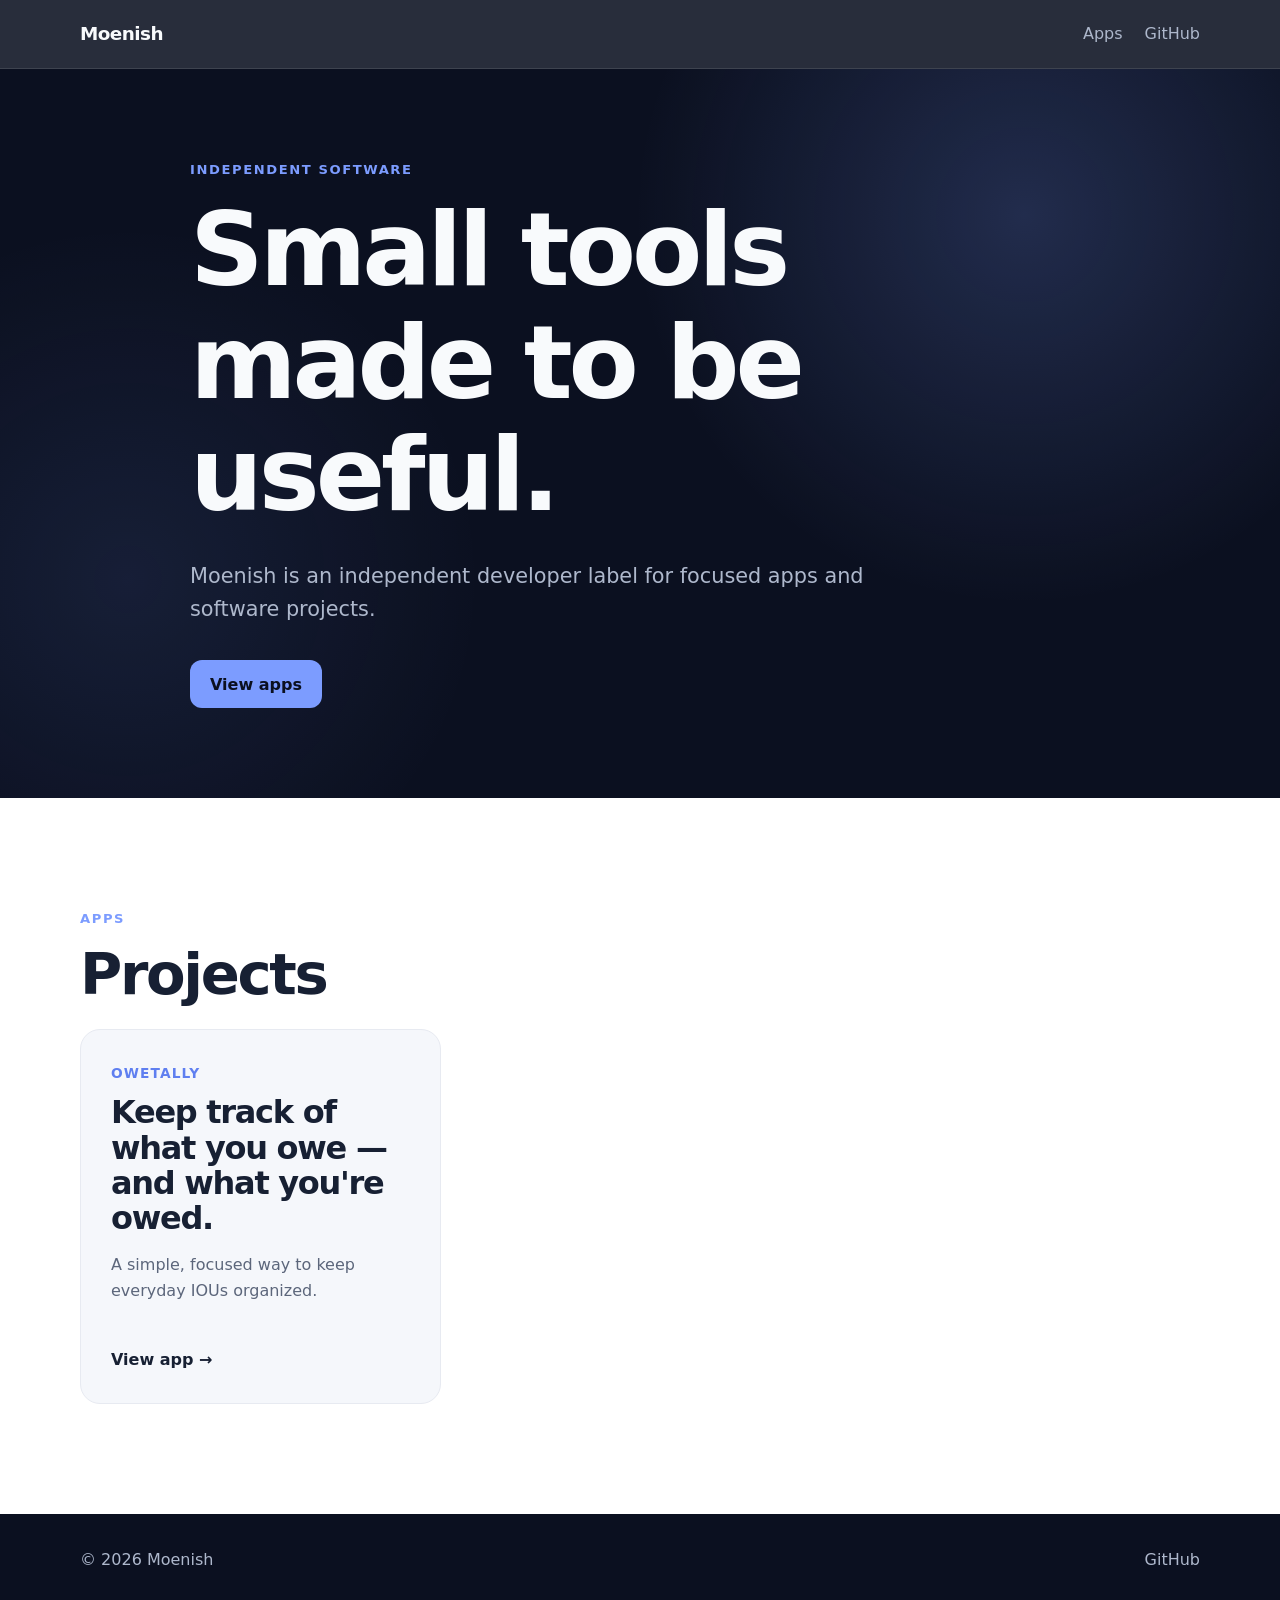
==== index.html @ dfd021b8 "First commit" ====
<!doctype html>
<html lang="en">
<head>
  <meta charset="utf-8" />
  <meta name="viewport" content="width=device-width, initial-scale=1" />
  <meta name="theme-color" content="#0b1020" />
  <meta name="description" content="Moenish — independent apps and software." />
  <title>Moenish</title>
  <link rel="stylesheet" href="styles.css" />
</head>
<body>
  <header class="site-header">
    <div class="container nav">
      <a class="brand" href="/">Moenish</a>
      <nav aria-label="Primary navigation">
        <a href="#apps">Apps</a>
        <a href="https://github.com/Moenish">GitHub</a>
      </nav>
    </div>
  </header>

  <main>
    <section class="hero">
      <div class="container hero-inner">
        <p class="eyebrow">Independent software</p>
        <h1>Small tools made to be useful.</h1>
        <p class="lead">
          Moenish is an independent developer label for focused apps and software projects.
        </p>
        <a class="button primary" href="#apps">View apps</a>
      </div>
    </section>

    <section id="apps" class="section">
      <div class="container">
        <p class="eyebrow">Apps</p>
        <h2>Projects</h2>

        <div class="cards">
          <a class="card" href="/OweTally/">
            <div>
              <span class="card-kicker">OweTally</span>
              <h3>Keep track of what you owe — and what you're owed.</h3>
              <p>A simple, focused way to keep everyday IOUs organized.</p>
            </div>
            <span class="arrow">View app →</span>
          </a>
        </div>
      </div>
    </section>
  </main>

  <footer>
    <div class="container footer-inner">
      <span>© <span id="year"></span> Moenish</span>
      <a href="https://github.com/Moenish">GitHub</a>
    </div>
  </footer>

  <script>
    document.getElementById("year").textContent = new Date().getFullYear();
  </script>
</body>
</html>
---- styles.css ----
* {
  box-sizing: border-box;
}

:root {
  --bg: #0b1020;
  --surface: #f5f7fb;
  --text: #f8fafc;
  --muted: #aeb8cc;
  --ink: #172033;
  --ink-muted: #5c667b;
  --accent: #7c9cff;
  --border: rgba(255,255,255,.1);
  --max: 1120px;
}

html {
  scroll-behavior: smooth;
}

body {
  margin: 0;
  font-family: Inter, ui-sans-serif, system-ui, -apple-system, BlinkMacSystemFont, "Segoe UI", sans-serif;
  background: #fff;
  color: var(--ink);
  line-height: 1.6;
}

a {
  color: inherit;
}

.container {
  width: min(calc(100% - 40px), var(--max));
  margin: 0 auto;
}

.site-header {
  position: sticky;
  top: 0;
  z-index: 20;
  background: rgba(11,16,32,.88);
  border-bottom: 1px solid var(--border);
  backdrop-filter: blur(16px);
}

.nav,
.footer-inner {
  display: flex;
  justify-content: space-between;
  align-items: center;
  gap: 24px;
}

.nav {
  min-height: 68px;
  color: var(--text);
}

.brand {
  font-size: 1.15rem;
  font-weight: 800;
  text-decoration: none;
  letter-spacing: -.03em;
}

nav {
  display: flex;
  gap: 22px;
}

nav a,
footer a {
  color: var(--muted);
  text-decoration: none;
}

nav a:hover,
footer a:hover {
  color: #fff;
}

.hero {
  background:
    radial-gradient(circle at 80% 20%, rgba(124,156,255,.20), transparent 33%),
    radial-gradient(circle at 10% 70%, rgba(124,156,255,.10), transparent 28%),
    var(--bg);
  color: var(--text);
}

.hero-inner {
  min-height: 620px;
  display: flex;
  flex-direction: column;
  justify-content: center;
  max-width: 900px;
  padding: 90px 0;
}

.eyebrow {
  margin: 0 0 14px;
  color: var(--accent);
  font-size: .82rem;
  font-weight: 800;
  letter-spacing: .12em;
  text-transform: uppercase;
}

h1,
h2,
h3 {
  line-height: 1.1;
  letter-spacing: -.04em;
}

h1 {
  margin: 0;
  max-width: 850px;
  font-size: clamp(3rem, 8vw, 6.8rem);
}

h2 {
  margin: 0 0 22px;
  font-size: clamp(2rem, 5vw, 3.6rem);
}

h3 {
  margin: 10px 0 12px;
  font-size: clamp(1.5rem, 3vw, 2rem);
}

.lead {
  max-width: 680px;
  margin: 28px 0 0;
  color: var(--muted);
  font-size: clamp(1.05rem, 2vw, 1.3rem);
}

.button {
  display: inline-flex;
  align-items: center;
  justify-content: center;
  width: fit-content;
  min-height: 48px;
  margin-top: 34px;
  padding: 0 20px;
  border-radius: 12px;
  text-decoration: none;
  font-weight: 750;
}

.primary {
  background: var(--accent);
  color: #0b1020;
}

.primary:hover {
  background: #96adff;
}

.section {
  padding: 110px 0;
}

.cards {
  display: grid;
  grid-template-columns: repeat(3, minmax(0, 1fr));
  gap: 18px;
}

.card {
  display: flex;
  min-height: 280px;
  flex-direction: column;
  justify-content: space-between;
  padding: 30px;
  background: var(--surface);
  border: 1px solid #e7eaf1;
  border-radius: 20px;
  text-decoration: none;
  transition: transform .2s ease, box-shadow .2s ease;
}

.card:hover {
  transform: translateY(-4px);
  box-shadow: 0 16px 40px rgba(23,32,51,.10);
}

.card-kicker {
  color: #5f7ff0;
  font-size: .86rem;
  font-weight: 850;
  text-transform: uppercase;
  letter-spacing: .08em;
}

.card p {
  color: var(--ink-muted);
}

.arrow {
  margin-top: 28px;
  font-weight: 800;
}

footer {
  background: var(--bg);
  color: var(--muted);
}

.footer-inner {
  min-height: 92px;
}

@media (max-width: 760px) {
  .hero-inner {
    min-height: 540px;
  }

  .section {
    padding: 80px 0;
  }

  .cards {
    grid-template-columns: 1fr;
  }

  .footer-inner {
    flex-direction: column;
    align-items: flex-start;
    justify-content: center;
    gap: 6px;
  }
}
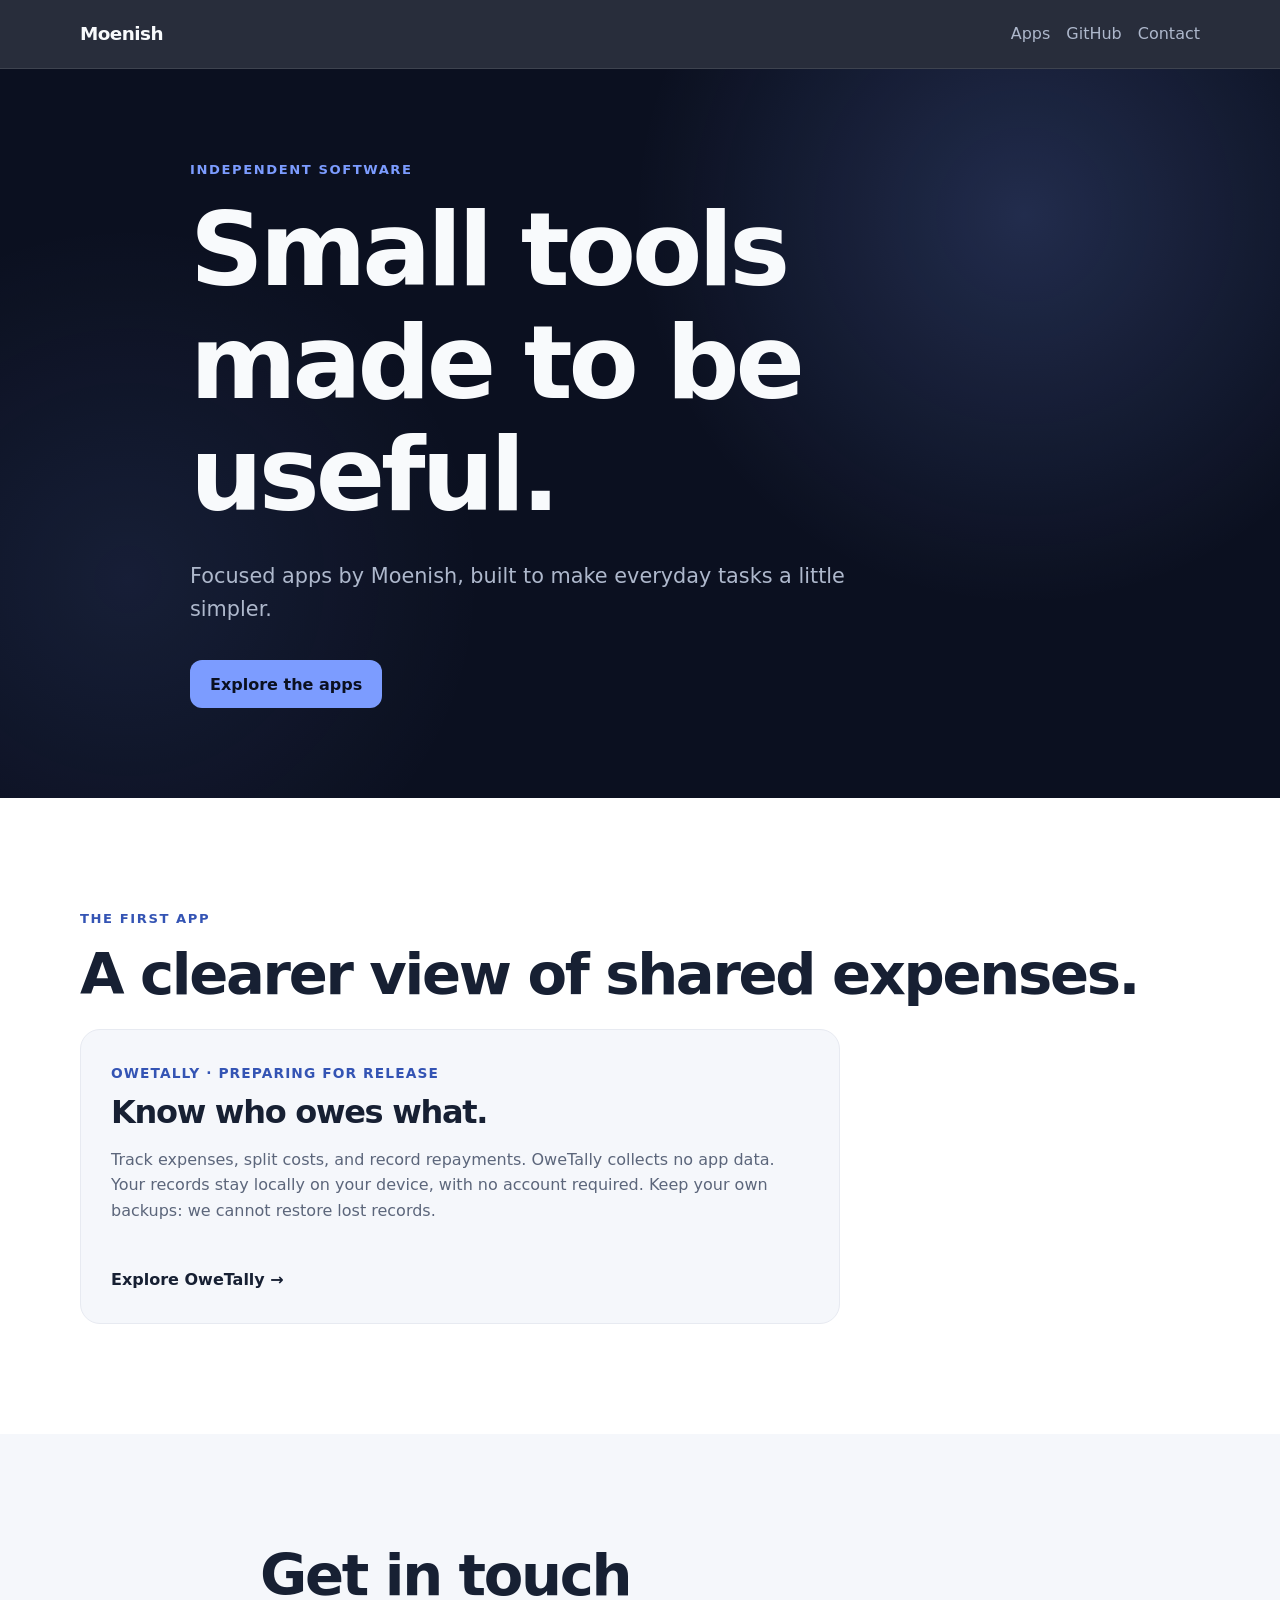
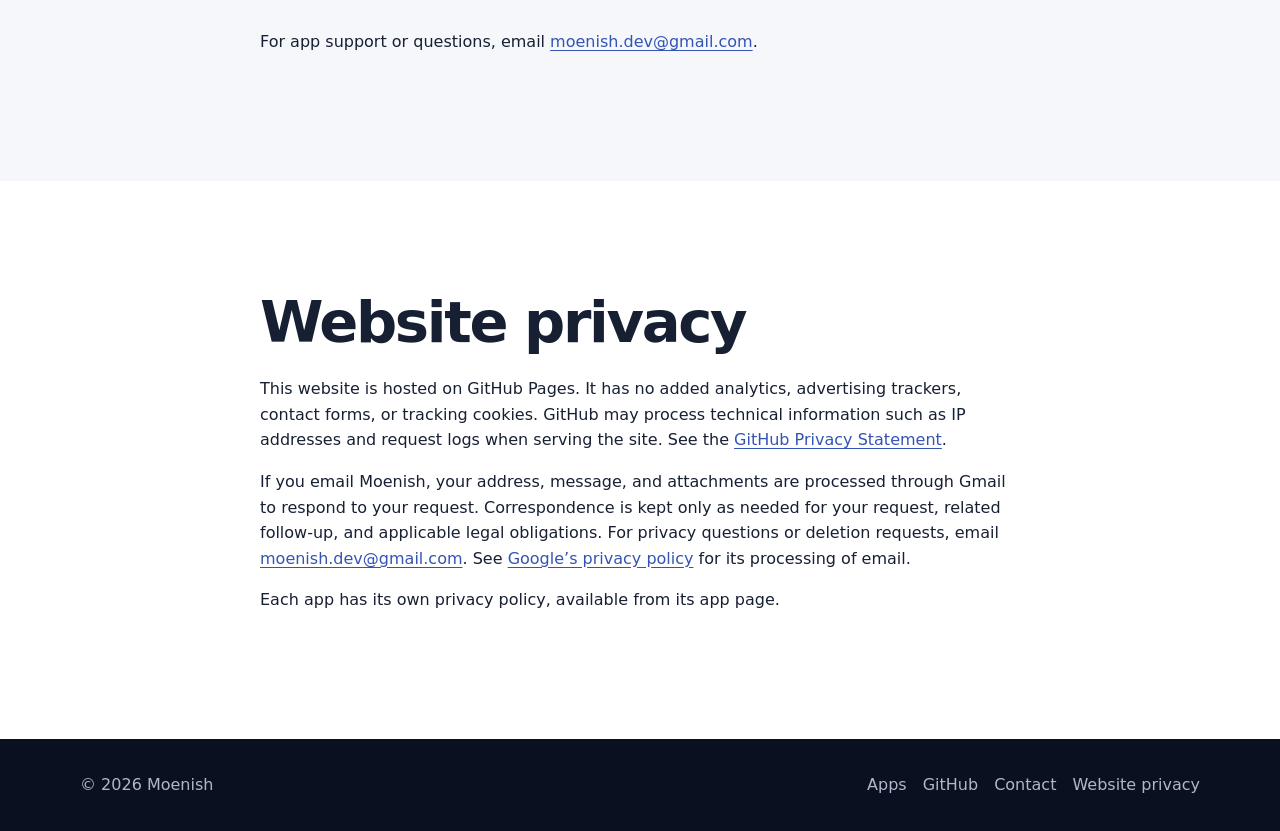
==== commit dfa25d43: "Update website" ====
--- a/index.html
+++ b/index.html
@@ -1,64 +1,24 @@
 <!doctype html>
 <html lang="en">
 <head>
-  <meta charset="utf-8" />
-  <meta name="viewport" content="width=device-width, initial-scale=1" />
-  <meta name="theme-color" content="#0b1020" />
-  <meta name="description" content="Moenish — independent apps and software." />
-  <title>Moenish</title>
-  <link rel="stylesheet" href="styles.css" />
+  <meta charset="utf-8">
+  <meta name="viewport" content="width=device-width, initial-scale=1">
+  <meta name="theme-color" content="#0b1020">
+  <meta name="description" content="Independent apps by Moenish. Discover OweTally, a personal shared-expense tracker that works offline.">
+  <title>Independent apps · Moenish</title>
+  <link rel="stylesheet" href="/styles.css">
 </head>
 <body>
-  <header class="site-header">
-    <div class="container nav">
-      <a class="brand" href="/">Moenish</a>
-      <nav aria-label="Primary navigation">
-        <a href="#apps">Apps</a>
-        <a href="https://github.com/Moenish">GitHub</a>
-      </nav>
-    </div>
-  </header>
+<a class="skip-link" href="#main">Skip to content</a>
+<header class="site-header"><div class="container nav"><a class="brand" href="/">Moenish</a><nav aria-label="Primary navigation"><a href="#apps">Apps</a><a href="https://github.com/Moenish">GitHub</a><a href="#contact">Contact</a></nav></div></header>
+<main id="main">
 
-  <main>
-    <section class="hero">
-      <div class="container hero-inner">
-        <p class="eyebrow">Independent software</p>
-        <h1>Small tools made to be useful.</h1>
-        <p class="lead">
-          Moenish is an independent developer label for focused apps and software projects.
-        </p>
-        <a class="button primary" href="#apps">View apps</a>
-      </div>
-    </section>
+<section class="hero"><div class="container hero-inner"><p class="eyebrow">Independent software</p><h1>Small tools made to be useful.</h1><p class="lead">Focused apps by Moenish, built to make everyday tasks a little simpler.</p><a class="button primary" href="#apps">Explore the apps</a></div></section>
+<section id="apps" class="section"><div class="container"><p class="eyebrow">The first app</p><h2>A clearer view of shared expenses.</h2><div class="cards"><a class="card" href="/OweTally/"><div><span class="card-kicker">OweTally · Preparing for release</span><h3>Know who owes what.</h3><p>Track expenses, split costs, and record repayments. OweTally collects no app data. Your records stay locally on your device, with no account required. Keep your own backups: we cannot restore lost records.</p></div><span class="arrow">Explore OweTally →</span></a></div></div></section>
+<section id="contact" class="section alt"><div class="container narrow"><h2>Get in touch</h2><p>For app support or questions, email <a href="mailto:moenish.dev@gmail.com">moenish.dev@gmail.com</a>.</p></div></section>
 
-    <section id="apps" class="section">
-      <div class="container">
-        <p class="eyebrow">Apps</p>
-        <h2>Projects</h2>
-
-        <div class="cards">
-          <a class="card" href="/OweTally/">
-            <div>
-              <span class="card-kicker">OweTally</span>
-              <h3>Keep track of what you owe — and what you're owed.</h3>
-              <p>A simple, focused way to keep everyday IOUs organized.</p>
-            </div>
-            <span class="arrow">View app →</span>
-          </a>
-        </div>
-      </div>
-    </section>
-  </main>
-
-  <footer>
-    <div class="container footer-inner">
-      <span>© <span id="year"></span> Moenish</span>
-      <a href="https://github.com/Moenish">GitHub</a>
-    </div>
-  </footer>
-
-  <script>
-    document.getElementById("year").textContent = new Date().getFullYear();
-  </script>
+<section id="website-privacy" class="section"><div class="container narrow"><h2>Website privacy</h2><p>This website is hosted on GitHub Pages. It has no added analytics, advertising trackers, contact forms, or tracking cookies. GitHub may process technical information such as IP addresses and request logs when serving the site. See the <a href="https://docs.github.com/en/site-policy/privacy-policies/github-general-privacy-statement">GitHub Privacy Statement</a>.</p><p>If you email Moenish, your address, message, and attachments are processed through Gmail to respond to your request. Correspondence is kept only as needed for your request, related follow-up, and applicable legal obligations. For privacy questions or deletion requests, email <a href="mailto:moenish.dev@gmail.com">moenish.dev@gmail.com</a>. See <a href="https://policies.google.com/privacy">Google’s privacy policy</a> for its processing of email.</p><p>Each app has its own privacy policy, available from its app page.</p></div></section>
+</main>
+<footer><div class="container footer-inner"><span>© 2026 Moenish</span><nav aria-label="Footer navigation"><a href="#apps">Apps</a><a href="https://github.com/Moenish">GitHub</a><a href="#contact">Contact</a><a href="#website-privacy">Website privacy</a></nav></div></footer>
 </body>
 </html>
--- a/styles.css
+++ b/styles.css
@@ -232,3 +232,44 @@
     gap: 6px;
   }
 }
+
+/* Shared app, support, and policy layouts. */
+.narrow { max-width: 760px; }
+.alt { background: var(--surface); }
+.actions, nav { display: flex; flex-wrap: wrap; gap: 16px; }
+.secondary { border: 1px solid var(--muted); color: var(--text); }
+.features { display: grid; grid-template-columns: repeat(3, minmax(0, 1fr)); gap: 32px; }
+.features p { color: var(--ink-muted); }
+.cards { grid-template-columns: minmax(0, 760px); }
+.document { max-width: 800px; padding-top: 64px; padding-bottom: 80px; overflow-wrap: anywhere; }
+.document h1 { font-size: clamp(2.5rem, 7vw, 4rem); }
+.document h2 { font-size: 1.65rem; margin: 40px 0 12px; line-height: 1.3; }
+.document li { margin-bottom: 12px; }
+.document a, .section p a { color: #3454b4; text-underline-offset: .18em; }
+.updated { color: var(--ink-muted); }
+.section .eyebrow, .document .eyebrow, .card-kicker { color: #3454b4; }
+.footer-inner { padding-top: 24px; padding-bottom: 24px; }
+:focus-visible { outline: 3px solid #b07700; outline-offset: 5px; }
+[id] { scroll-margin-top: 120px; }
+.skip-link { position: fixed; top: -100px; left: 12px; z-index: 30; background: white; color: #172033; padding: 12px; }
+.skip-link:focus { top: 12px; }
+@media (max-width: 760px) {
+  .features { grid-template-columns: 1fr; gap: 20px; }
+  .nav { flex-wrap: wrap; gap: 10px; padding: 14px 0; }
+  nav { gap: 12px; }
+  h1 { font-size: clamp(2.5rem, 10vw, 4rem); overflow-wrap: anywhere; }
+  .hero-inner { min-height: 460px; padding: 64px 0; }
+  .footer-inner { gap: 16px; }
+}
+@media (prefers-reduced-motion: reduce) {
+  html { scroll-behavior: auto; }
+  .card { transition: none; }
+  .card:hover { transform: none; }
+}
+
+/* Prominent, readable local-storage and recovery disclosures. */
+.privacy-promise { max-width: 680px; margin: 24px 0 0; color: var(--text); font-size: 1.05rem; }
+.notice { margin: 28px 0 36px; padding: clamp(20px, 4vw, 28px); background: #eef3ff; border: 1px solid #bdcbed; border-left: 5px solid #3454b4; border-radius: 12px; color: #172033; }
+.document .notice h2 { margin: 0 0 16px; font-size: clamp(1.4rem, 4vw, 1.75rem); }
+.notice p:last-child { margin-bottom: 0; }
+.notice-detail { font-size: .95rem; color: #46536c; }
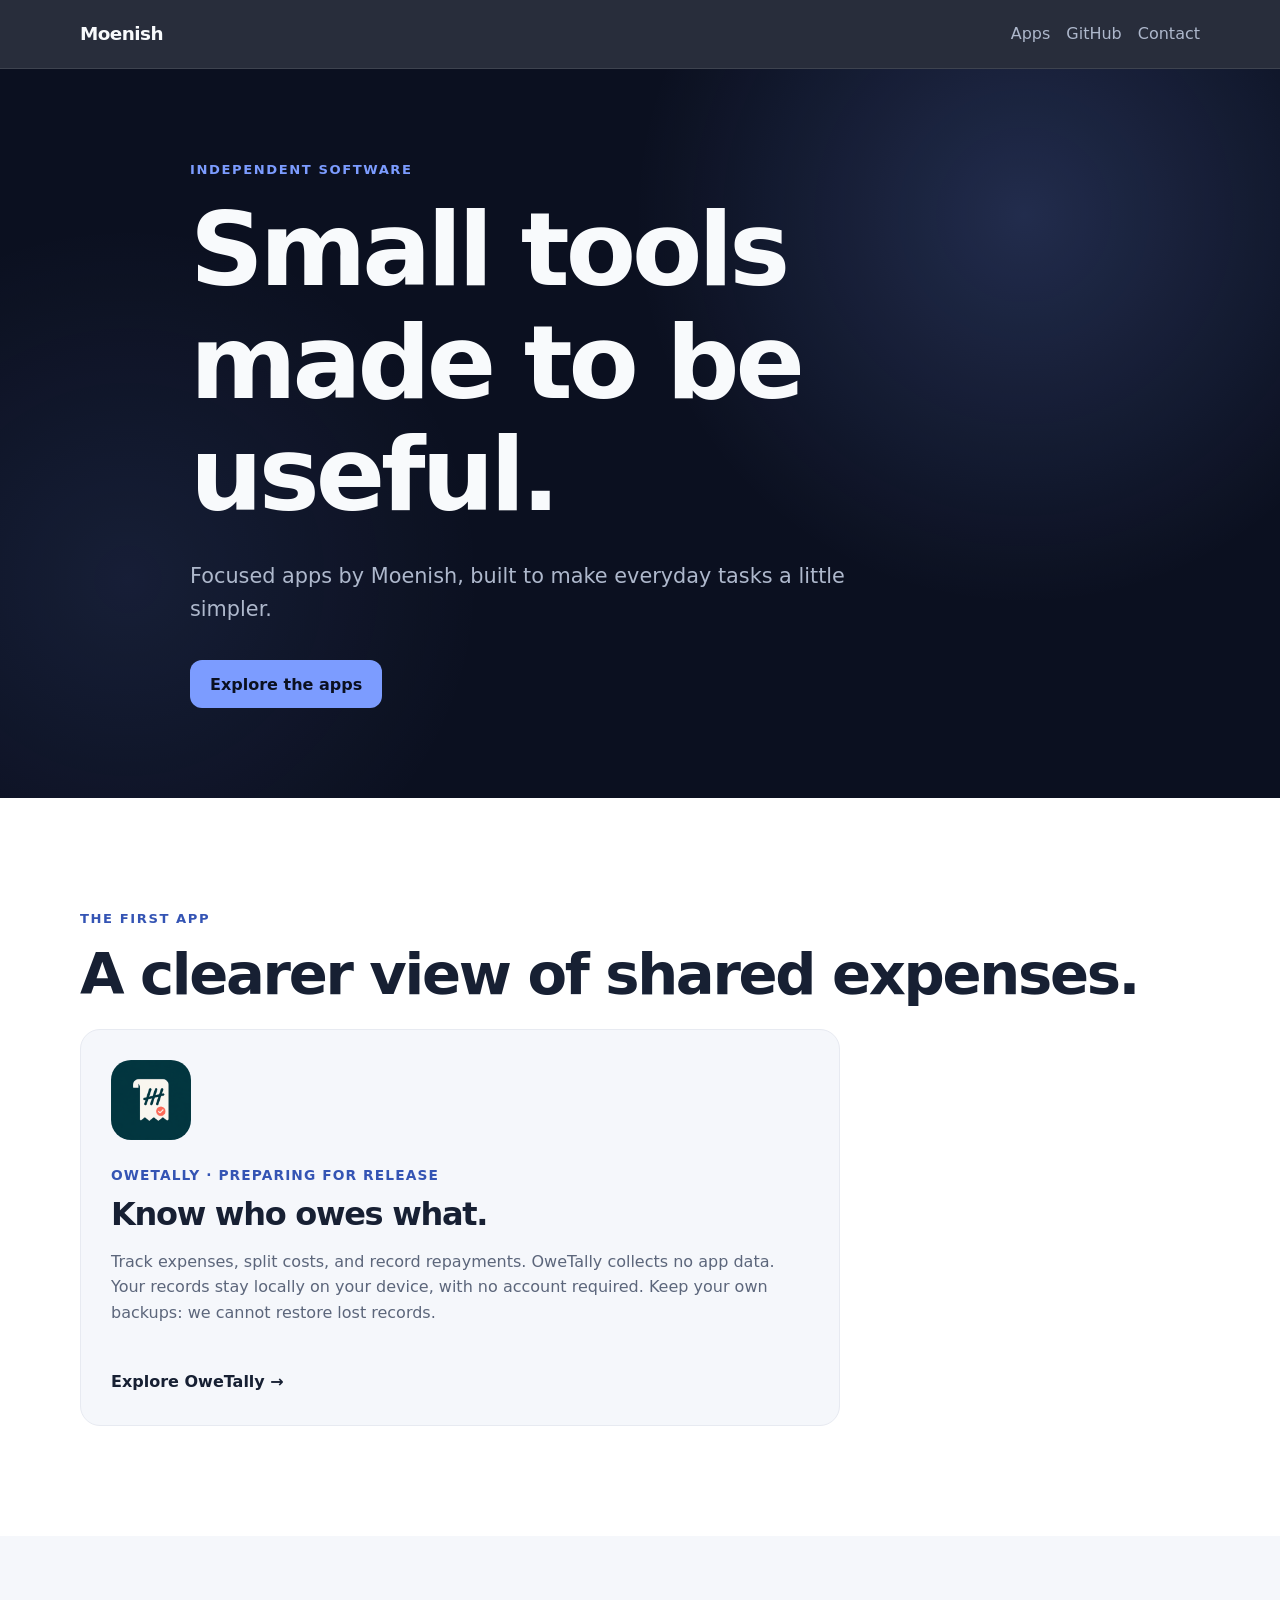
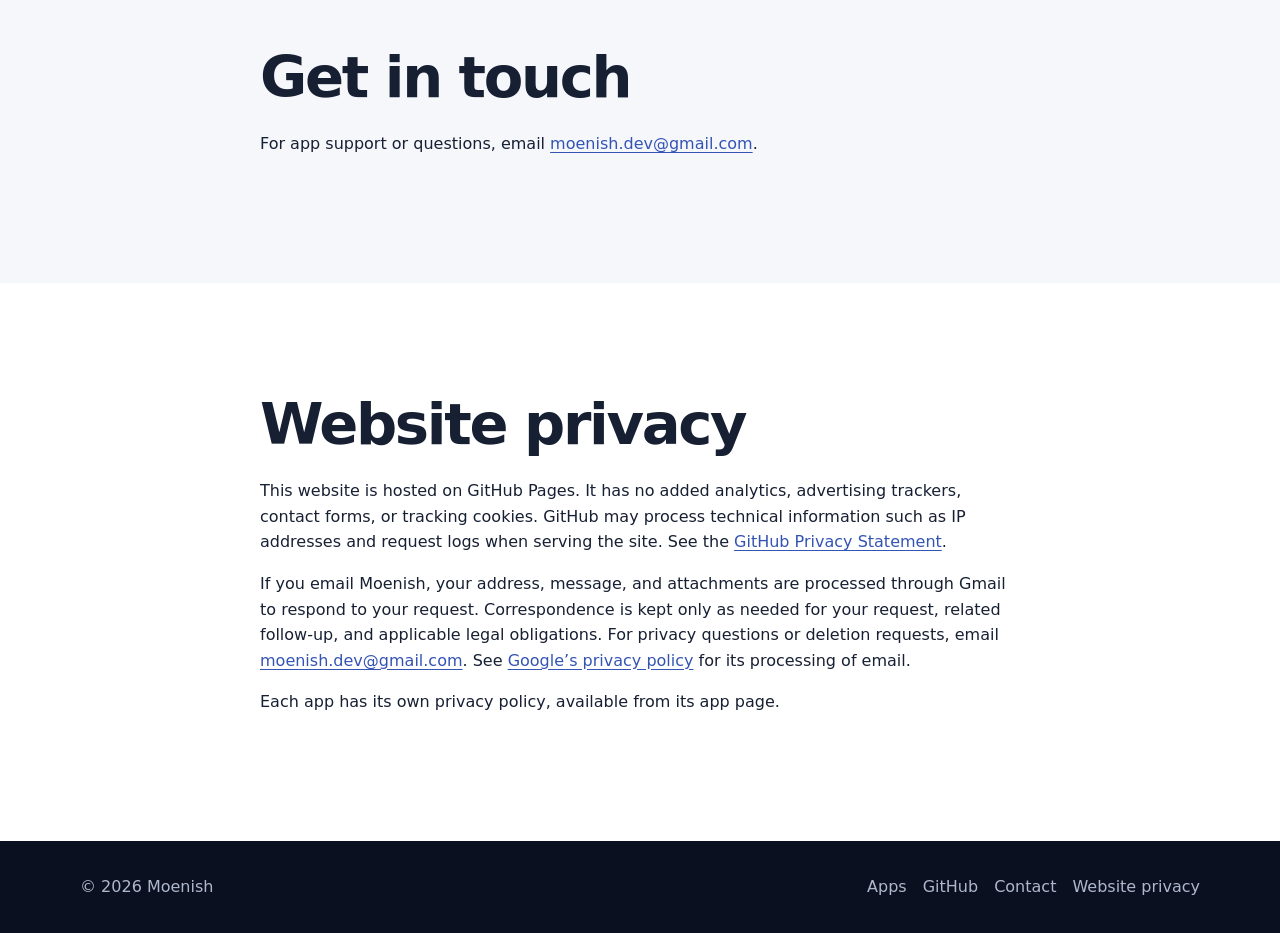
==== commit b16398fc: "Update website" ====
--- a/index.html
+++ b/index.html
@@ -14,7 +14,7 @@
 <main id="main">
 
 <section class="hero"><div class="container hero-inner"><p class="eyebrow">Independent software</p><h1>Small tools made to be useful.</h1><p class="lead">Focused apps by Moenish, built to make everyday tasks a little simpler.</p><a class="button primary" href="#apps">Explore the apps</a></div></section>
-<section id="apps" class="section"><div class="container"><p class="eyebrow">The first app</p><h2>A clearer view of shared expenses.</h2><div class="cards"><a class="card" href="/OweTally/"><div><span class="card-kicker">OweTally · Preparing for release</span><h3>Know who owes what.</h3><p>Track expenses, split costs, and record repayments. OweTally collects no app data. Your records stay locally on your device, with no account required. Keep your own backups: we cannot restore lost records.</p></div><span class="arrow">Explore OweTally →</span></a></div></div></section>
+<section id="apps" class="section"><div class="container"><p class="eyebrow">The first app</p><h2>A clearer view of shared expenses.</h2><div class="cards"><a class="card" href="/OweTally/"><div><img class="app-card-icon" src="/OweTally/assets/app-icon.png" alt="" width="80" height="80" loading="lazy"><span class="card-kicker">OweTally · Preparing for release</span><h3>Know who owes what.</h3><p>Track expenses, split costs, and record repayments. OweTally collects no app data. Your records stay locally on your device, with no account required. Keep your own backups: we cannot restore lost records.</p></div><span class="arrow">Explore OweTally →</span></a></div></div></section>
 <section id="contact" class="section alt"><div class="container narrow"><h2>Get in touch</h2><p>For app support or questions, email <a href="mailto:moenish.dev@gmail.com">moenish.dev@gmail.com</a>.</p></div></section>
 
 <section id="website-privacy" class="section"><div class="container narrow"><h2>Website privacy</h2><p>This website is hosted on GitHub Pages. It has no added analytics, advertising trackers, contact forms, or tracking cookies. GitHub may process technical information such as IP addresses and request logs when serving the site. See the <a href="https://docs.github.com/en/site-policy/privacy-policies/github-general-privacy-statement">GitHub Privacy Statement</a>.</p><p>If you email Moenish, your address, message, and attachments are processed through Gmail to respond to your request. Correspondence is kept only as needed for your request, related follow-up, and applicable legal obligations. For privacy questions or deletion requests, email <a href="mailto:moenish.dev@gmail.com">moenish.dev@gmail.com</a>. See <a href="https://policies.google.com/privacy">Google’s privacy policy</a> for its processing of email.</p><p>Each app has its own privacy policy, available from its app page.</p></div></section>
--- a/styles.css
+++ b/styles.css
@@ -273,3 +273,19 @@
 .document .notice h2 { margin: 0 0 16px; font-size: clamp(1.4rem, 4vw, 1.75rem); }
 .notice p:last-child { margin-bottom: 0; }
 .notice-detail { font-size: .95rem; color: #46536c; }
+
+/* App artwork and honest pre-release store placeholders. */
+.hero-inner.app-hero { max-width: var(--max); display: grid; grid-template-columns: minmax(0, 1.5fr) minmax(0, 1fr); gap: 48px; align-items: center; }
+.app-hero h1 { font-size: clamp(2.5rem, 5.5vw, 4.75rem); }
+.app-hero-art img { display: block; width: 100%; max-width: 360px; height: auto; margin: auto; border-radius: 24%; box-shadow: 0 24px 64px rgba(0,0,0,.3); }
+.app-card-icon { display: block; border-radius: 20px; margin-bottom: 22px; }
+.store-options { display: flex; flex-wrap: wrap; gap: 12px; margin-top: 30px; }
+.store-placeholder { display: flex; flex-direction: column; gap: 2px; padding: 12px 20px; min-width: 170px; border: 1px solid #64718b; border-radius: 12px; color: #c5cde0; background: #111a2e; }
+.store-name { color: #f8fafc; font-weight: 750; font-size: 1.1rem; }
+.store-placeholder > span:last-child, .store-note { font-size: .875rem; }
+.store-note { color: #aeb8cc; margin: 12px 0 0; }
+@media (max-width: 760px) {
+  .hero-inner.app-hero { grid-template-columns: 1fr; gap: 32px; }
+  .app-hero-art { grid-row: 1; }
+  .app-hero-art img { width: 144px; margin: 0; }
+}
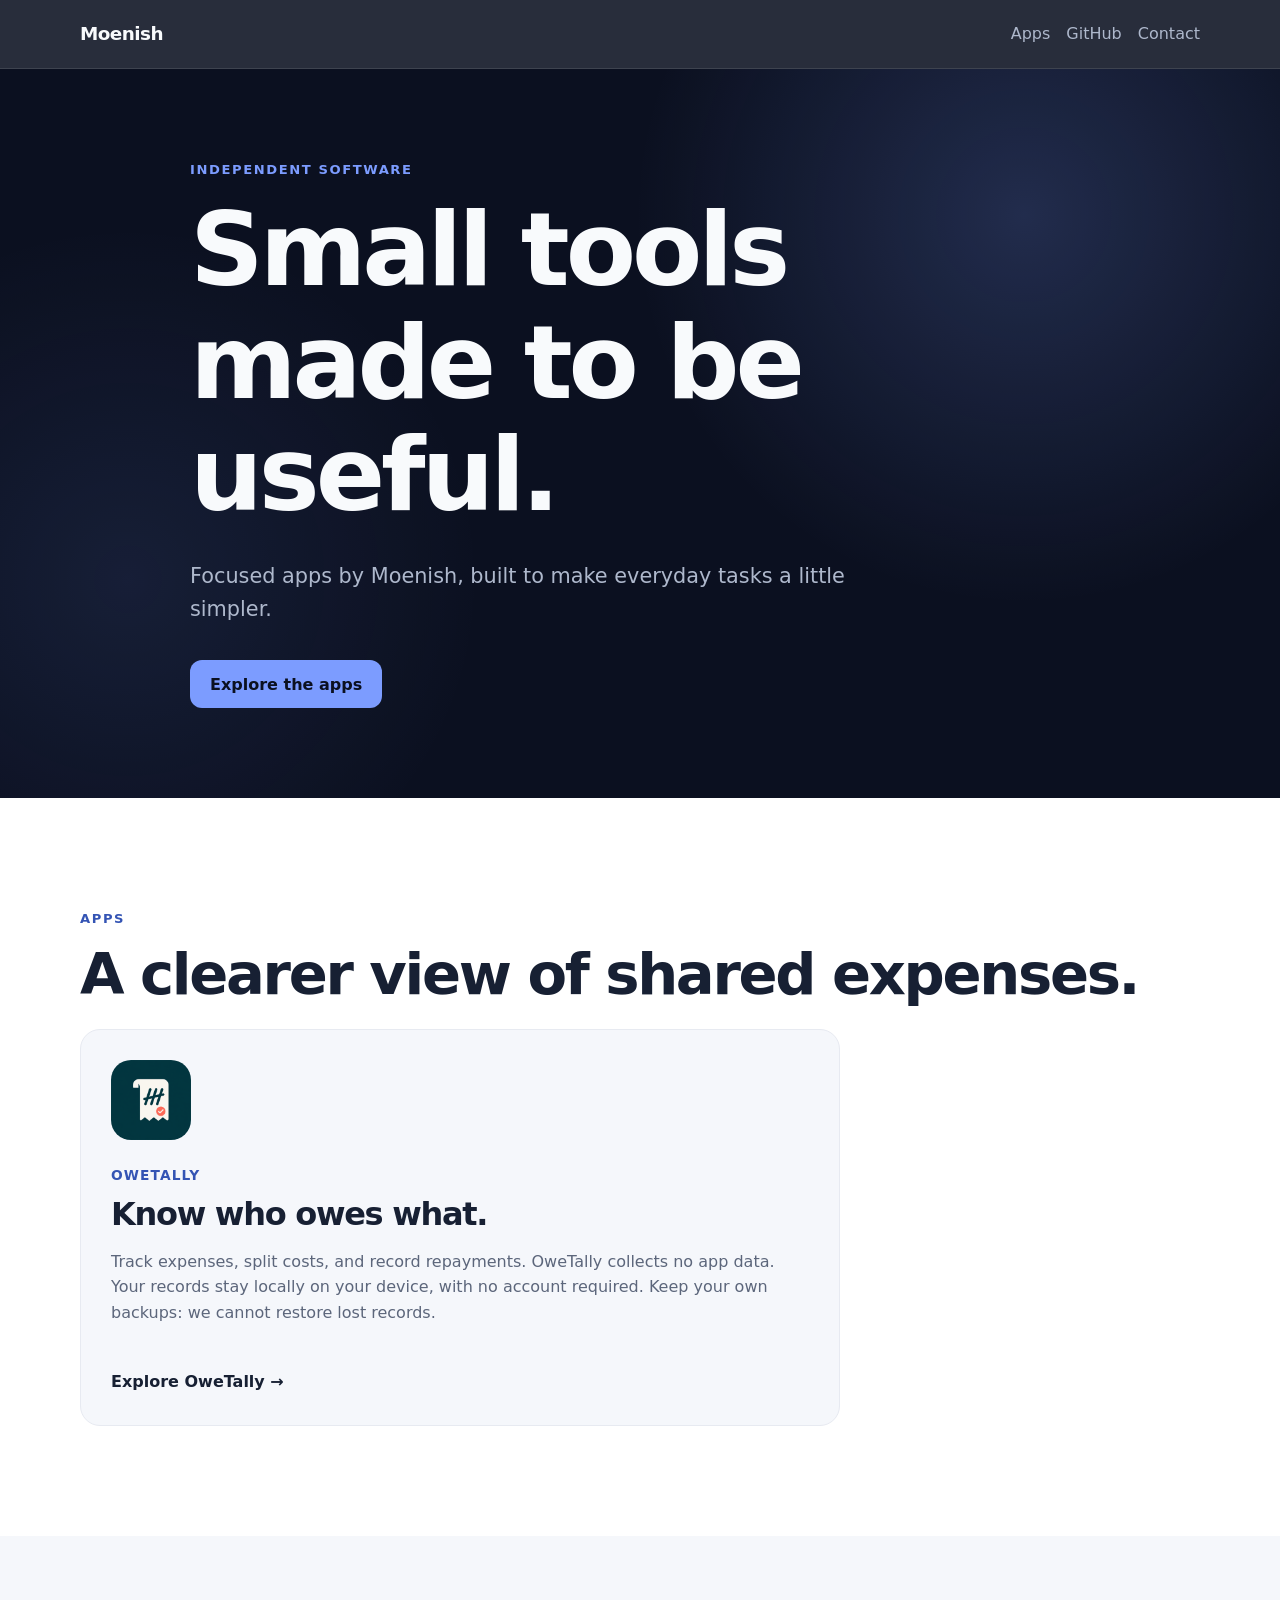
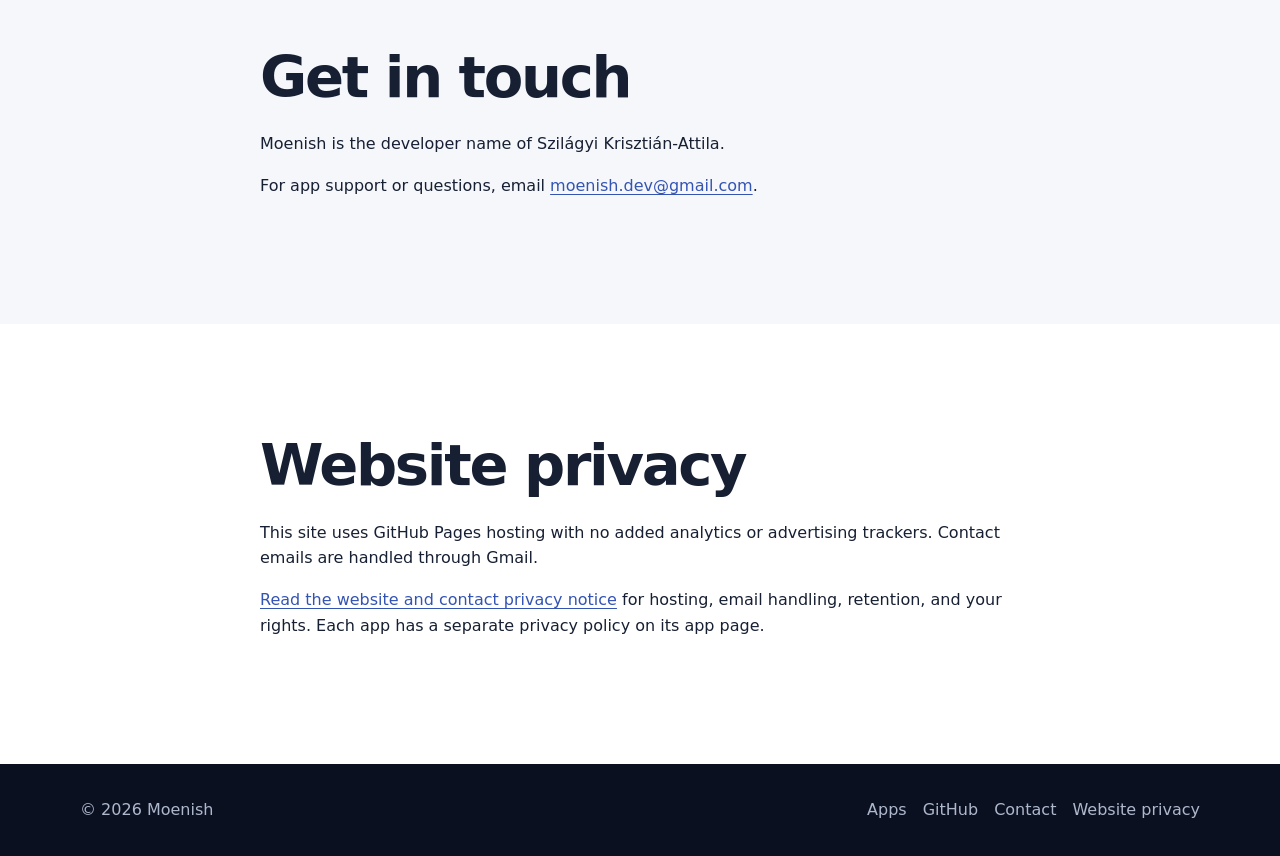
==== commit 05343c20: "Update website" ====
--- a/index.html
+++ b/index.html
@@ -7,18 +7,43 @@
   <meta name="description" content="Independent apps by Moenish. Discover OweTally, a personal shared-expense tracker that works offline.">
   <title>Independent apps · Moenish</title>
   <link rel="stylesheet" href="/styles.css">
+  <link rel="canonical" href="https://moenish.dev/">
+  <meta name="referrer" content="strict-origin-when-cross-origin">
+  <meta property="og:type" content="website">
+  <meta property="og:title" content="Independent apps · Moenish">
+  <meta property="og:description" content="Independent apps by Moenish. Discover OweTally, a personal shared-expense tracker that works offline.">
+  <meta property="og:url" content="https://moenish.dev/">
 </head>
 <body>
 <a class="skip-link" href="#main">Skip to content</a>
-<header class="site-header"><div class="container nav"><a class="brand" href="/">Moenish</a><nav aria-label="Primary navigation"><a href="#apps">Apps</a><a href="https://github.com/Moenish">GitHub</a><a href="#contact">Contact</a></nav></div></header>
+<header class="site-header"><div class="container nav"><a class="brand" href="/">Moenish</a>
+<nav aria-label="Primary navigation"><a href="#apps">Apps</a><a href="https://github.com/Moenish">GitHub</a><a href="#contact">Contact</a></nav></div></header>
 <main id="main">
 
-<section class="hero"><div class="container hero-inner"><p class="eyebrow">Independent software</p><h1>Small tools made to be useful.</h1><p class="lead">Focused apps by Moenish, built to make everyday tasks a little simpler.</p><a class="button primary" href="#apps">Explore the apps</a></div></section>
-<section id="apps" class="section"><div class="container"><p class="eyebrow">The first app</p><h2>A clearer view of shared expenses.</h2><div class="cards"><a class="card" href="/OweTally/"><div><img class="app-card-icon" src="/OweTally/assets/app-icon.png" alt="" width="80" height="80" loading="lazy"><span class="card-kicker">OweTally · Preparing for release</span><h3>Know who owes what.</h3><p>Track expenses, split costs, and record repayments. OweTally collects no app data. Your records stay locally on your device, with no account required. Keep your own backups: we cannot restore lost records.</p></div><span class="arrow">Explore OweTally →</span></a></div></div></section>
-<section id="contact" class="section alt"><div class="container narrow"><h2>Get in touch</h2><p>For app support or questions, email <a href="mailto:moenish.dev@gmail.com">moenish.dev@gmail.com</a>.</p></div></section>
+<section class="hero"><div class="container hero-inner">
+<p class="eyebrow">Independent software</p>
+<h1>Small tools made to be useful.</h1>
+<p class="lead">Focused apps by Moenish, built to make everyday tasks a little simpler.</p><a class="button primary" href="#apps">Explore the apps</a></div>
+</section>
+<section id="apps" class="section"><div class="container">
+<p class="eyebrow">Apps</p>
+<h2>A clearer view of shared expenses.</h2><div class="cards"><a class="card" href="/OweTally/"><div><img class="app-card-icon" src="/OweTally/assets/app-icon.png" alt="" width="80" height="80" loading="lazy"><span class="card-kicker">OweTally</span>
+<h3>Know who owes what.</h3>
+<p>Track expenses, split costs, and record repayments. OweTally collects no app data. Your records stay locally on your device, with no account required. Keep your own backups: we cannot restore lost records.</p></div><span class="arrow">Explore OweTally →</span></a></div></div>
+</section>
+<section id="contact" class="section alt"><div class="container narrow">
+<h2>Get in touch</h2>
+<p>Moenish is the developer name of Szilágyi Krisztián-Attila.</p>
+<p>For app support or questions, email <a href="mailto:moenish.dev@gmail.com">moenish.dev@gmail.com</a>.</p></div>
+</section>
 
-<section id="website-privacy" class="section"><div class="container narrow"><h2>Website privacy</h2><p>This website is hosted on GitHub Pages. It has no added analytics, advertising trackers, contact forms, or tracking cookies. GitHub may process technical information such as IP addresses and request logs when serving the site. See the <a href="https://docs.github.com/en/site-policy/privacy-policies/github-general-privacy-statement">GitHub Privacy Statement</a>.</p><p>If you email Moenish, your address, message, and attachments are processed through Gmail to respond to your request. Correspondence is kept only as needed for your request, related follow-up, and applicable legal obligations. For privacy questions or deletion requests, email <a href="mailto:moenish.dev@gmail.com">moenish.dev@gmail.com</a>. See <a href="https://policies.google.com/privacy">Google’s privacy policy</a> for its processing of email.</p><p>Each app has its own privacy policy, available from its app page.</p></div></section>
+<section id="website-privacy" class="section"><div class="container narrow">
+<h2>Website privacy</h2>
+<p>This site uses GitHub Pages hosting with no added analytics or advertising trackers. Contact emails are handled through Gmail.</p>
+<p><a href="/privacy/">Read the website and contact privacy notice</a> for hosting, email handling, retention, and your rights. Each app has a separate privacy policy on its app page.</p></div>
+</section>
 </main>
-<footer><div class="container footer-inner"><span>© 2026 Moenish</span><nav aria-label="Footer navigation"><a href="#apps">Apps</a><a href="https://github.com/Moenish">GitHub</a><a href="#contact">Contact</a><a href="#website-privacy">Website privacy</a></nav></div></footer>
+<footer><div class="container footer-inner"><span>© 2026 Moenish</span>
+<nav aria-label="Footer navigation"><a href="#apps">Apps</a><a href="https://github.com/Moenish">GitHub</a><a href="#contact">Contact</a><a href="/privacy/">Website privacy</a></nav></div></footer>
 </body>
 </html>
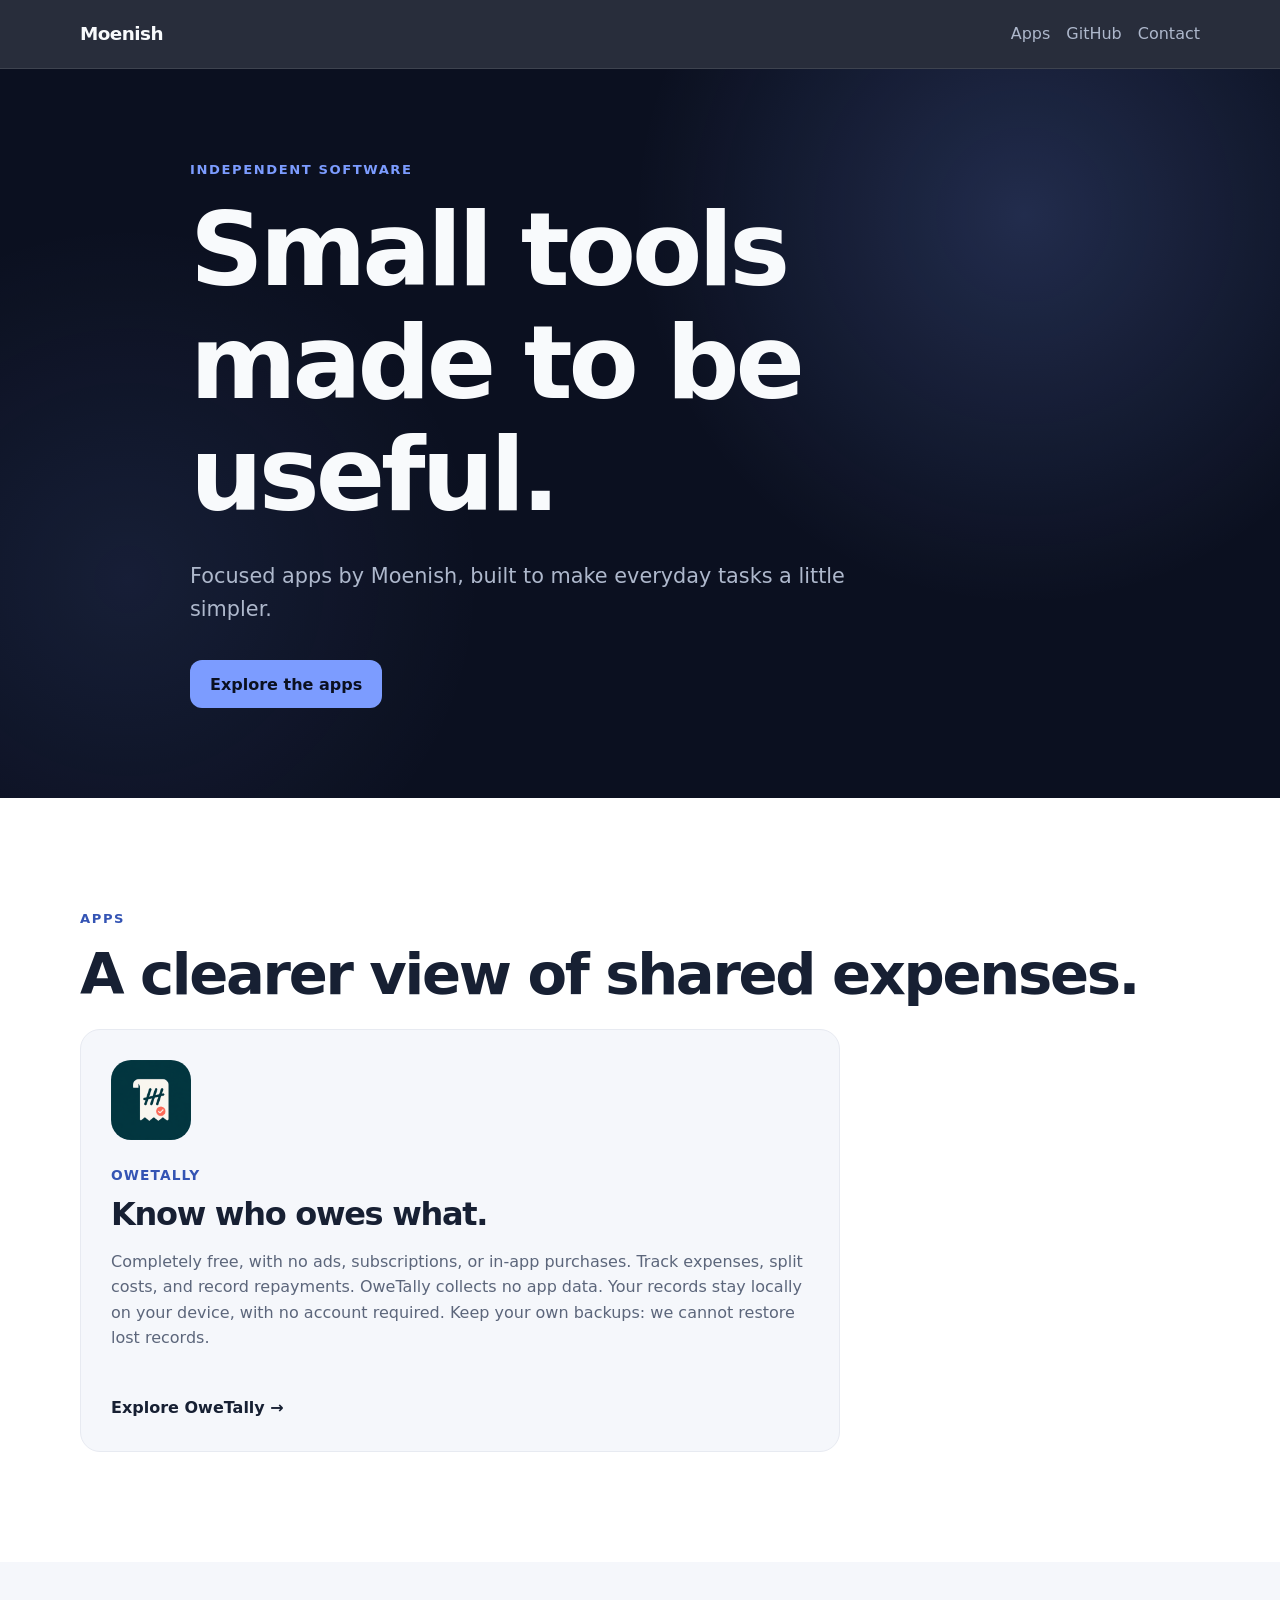
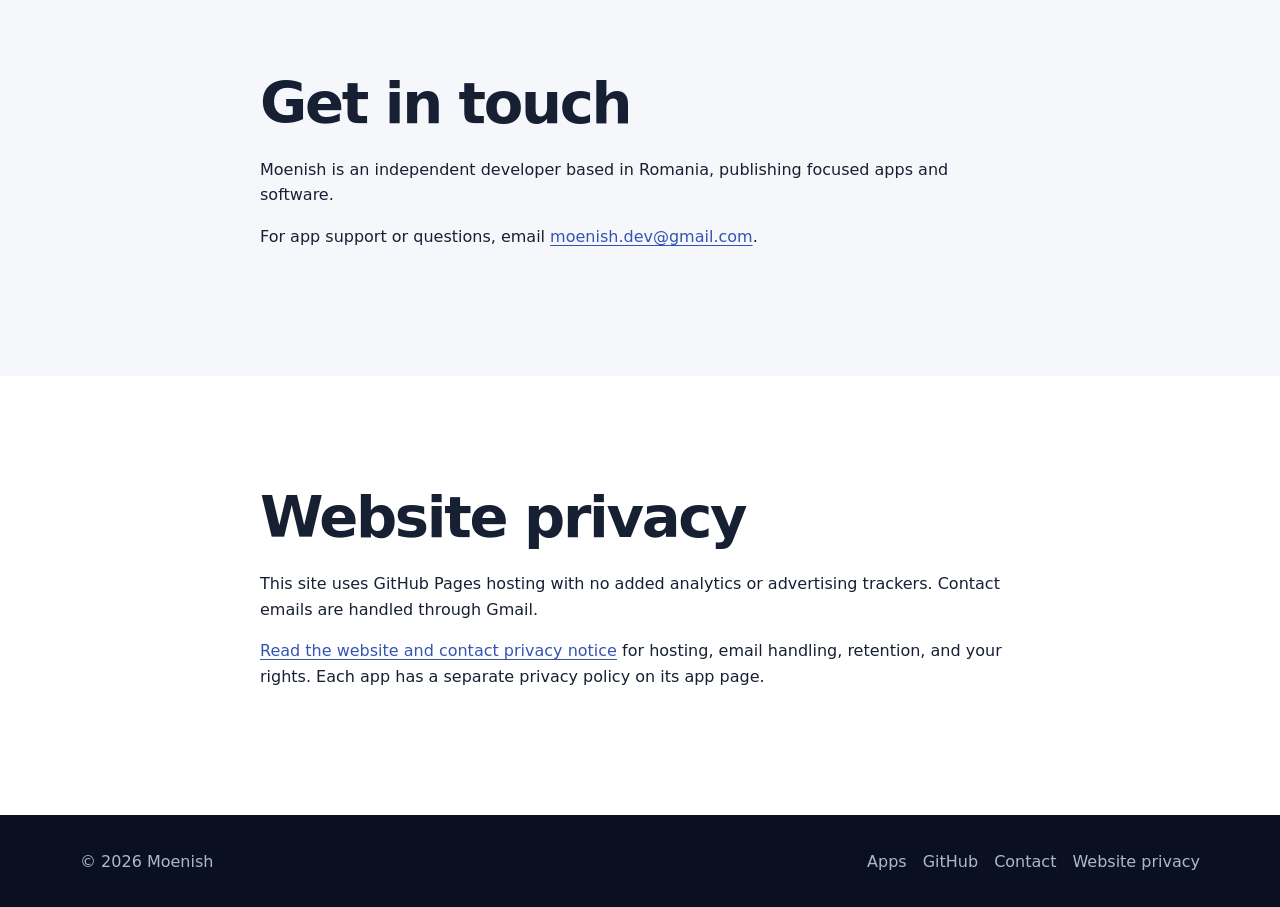
==== commit 69e61d86: "Update website" ====
--- a/index.html
+++ b/index.html
@@ -1,49 +1,80 @@
 <!doctype html>
 <html lang="en">
+
 <head>
   <meta charset="utf-8">
   <meta name="viewport" content="width=device-width, initial-scale=1">
   <meta name="theme-color" content="#0b1020">
-  <meta name="description" content="Independent apps by Moenish. Discover OweTally, a personal shared-expense tracker that works offline.">
+  <meta name="description"
+    content="Independent apps by Moenish. Discover OweTally, a personal shared-expense tracker that works offline.">
   <title>Independent apps · Moenish</title>
   <link rel="stylesheet" href="/styles.css">
   <link rel="canonical" href="https://moenish.dev/">
   <meta name="referrer" content="strict-origin-when-cross-origin">
   <meta property="og:type" content="website">
   <meta property="og:title" content="Independent apps · Moenish">
-  <meta property="og:description" content="Independent apps by Moenish. Discover OweTally, a personal shared-expense tracker that works offline.">
+  <meta property="og:description"
+    content="Independent apps by Moenish. Discover OweTally, a personal shared-expense tracker that works offline.">
   <meta property="og:url" content="https://moenish.dev/">
 </head>
+
 <body>
-<a class="skip-link" href="#main">Skip to content</a>
-<header class="site-header"><div class="container nav"><a class="brand" href="/">Moenish</a>
-<nav aria-label="Primary navigation"><a href="#apps">Apps</a><a href="https://github.com/Moenish">GitHub</a><a href="#contact">Contact</a></nav></div></header>
-<main id="main">
+  <a class="skip-link" href="#main">Skip to content</a>
+  <header class="site-header">
+    <div class="container nav"><a class="brand" href="/">Moenish</a>
+      <nav aria-label="Primary navigation"><a href="#apps">Apps</a><a href="https://github.com/Moenish">GitHub</a><a
+          href="#contact">Contact</a></nav>
+    </div>
+  </header>
+  <main id="main">
 
-<section class="hero"><div class="container hero-inner">
-<p class="eyebrow">Independent software</p>
-<h1>Small tools made to be useful.</h1>
-<p class="lead">Focused apps by Moenish, built to make everyday tasks a little simpler.</p><a class="button primary" href="#apps">Explore the apps</a></div>
-</section>
-<section id="apps" class="section"><div class="container">
-<p class="eyebrow">Apps</p>
-<h2>A clearer view of shared expenses.</h2><div class="cards"><a class="card" href="/OweTally/"><div><img class="app-card-icon" src="/OweTally/assets/app-icon.png" alt="" width="80" height="80" loading="lazy"><span class="card-kicker">OweTally</span>
-<h3>Know who owes what.</h3>
-<p>Track expenses, split costs, and record repayments. OweTally collects no app data. Your records stay locally on your device, with no account required. Keep your own backups: we cannot restore lost records.</p></div><span class="arrow">Explore OweTally →</span></a></div></div>
-</section>
-<section id="contact" class="section alt"><div class="container narrow">
-<h2>Get in touch</h2>
-<p>Moenish is the developer name of Szilágyi Krisztián-Attila.</p>
-<p>For app support or questions, email <a href="mailto:moenish.dev@gmail.com">moenish.dev@gmail.com</a>.</p></div>
-</section>
+    <section class="hero">
+      <div class="container hero-inner">
+        <p class="eyebrow">Independent software</p>
+        <h1>Small tools made to be useful.</h1>
+        <p class="lead">Focused apps by Moenish, built to make everyday tasks a little simpler.</p><a
+          class="button primary" href="#apps">Explore the apps</a>
+      </div>
+    </section>
+    <section id="apps" class="section">
+      <div class="container">
+        <p class="eyebrow">Apps</p>
+        <h2>A clearer view of shared expenses.</h2>
+        <div class="cards"><a class="card" href="/OweTally/">
+            <div><img class="app-card-icon" src="/OweTally/assets/app-icon.png" alt="" width="80" height="80"
+                loading="lazy"><span class="card-kicker">OweTally</span>
+              <h3>Know who owes what.</h3>
+              <p>Completely free, with no ads, subscriptions, or in-app purchases. Track expenses, split costs, and
+                record repayments. OweTally collects no app data. Your records stay locally on your device, with no
+                account required. Keep your own backups: we cannot restore lost records.</p>
+            </div><span class="arrow">Explore OweTally →</span>
+          </a></div>
+      </div>
+    </section>
+    <section id="contact" class="section alt">
+      <div class="container narrow">
+        <h2>Get in touch</h2>
+        <p>Moenish is an independent developer based in Romania, publishing focused apps and software.</p>
+        <p>For app support or questions, email <a href="mailto:moenish.dev@gmail.com">moenish.dev@gmail.com</a>.</p>
+      </div>
+    </section>
 
-<section id="website-privacy" class="section"><div class="container narrow">
-<h2>Website privacy</h2>
-<p>This site uses GitHub Pages hosting with no added analytics or advertising trackers. Contact emails are handled through Gmail.</p>
-<p><a href="/privacy/">Read the website and contact privacy notice</a> for hosting, email handling, retention, and your rights. Each app has a separate privacy policy on its app page.</p></div>
-</section>
-</main>
-<footer><div class="container footer-inner"><span>© 2026 Moenish</span>
-<nav aria-label="Footer navigation"><a href="#apps">Apps</a><a href="https://github.com/Moenish">GitHub</a><a href="#contact">Contact</a><a href="/privacy/">Website privacy</a></nav></div></footer>
+    <section id="website-privacy" class="section">
+      <div class="container narrow">
+        <h2>Website privacy</h2>
+        <p>This site uses GitHub Pages hosting with no added analytics or advertising trackers. Contact emails are
+          handled through Gmail.</p>
+        <p><a href="/privacy/">Read the website and contact privacy notice</a> for hosting, email handling, retention,
+          and your rights. Each app has a separate privacy policy on its app page.</p>
+      </div>
+    </section>
+  </main>
+  <footer>
+    <div class="container footer-inner"><span>© 2026 Moenish</span>
+      <nav aria-label="Footer navigation"><a href="#apps">Apps</a><a href="https://github.com/Moenish">GitHub</a><a
+          href="#contact">Contact</a><a href="/privacy/">Website privacy</a></nav>
+    </div>
+  </footer>
 </body>
-</html>
+
+</html>
